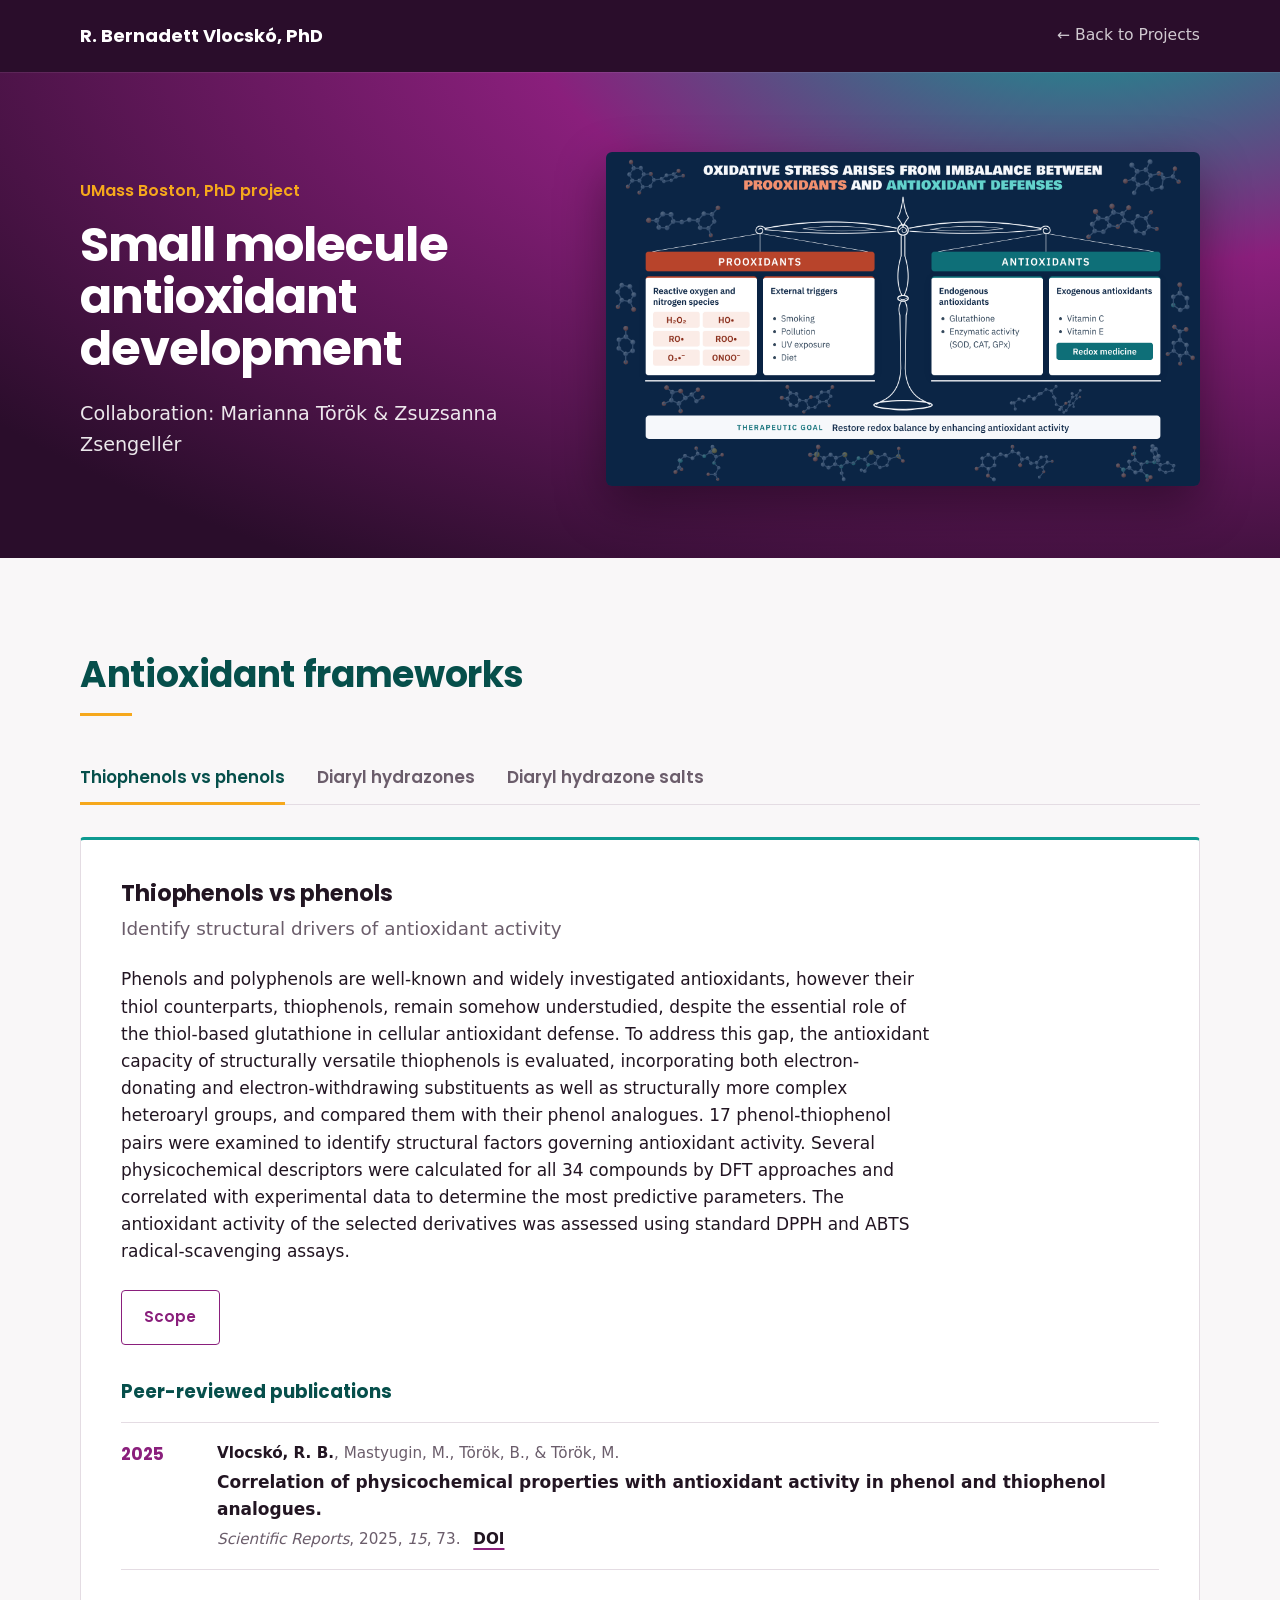
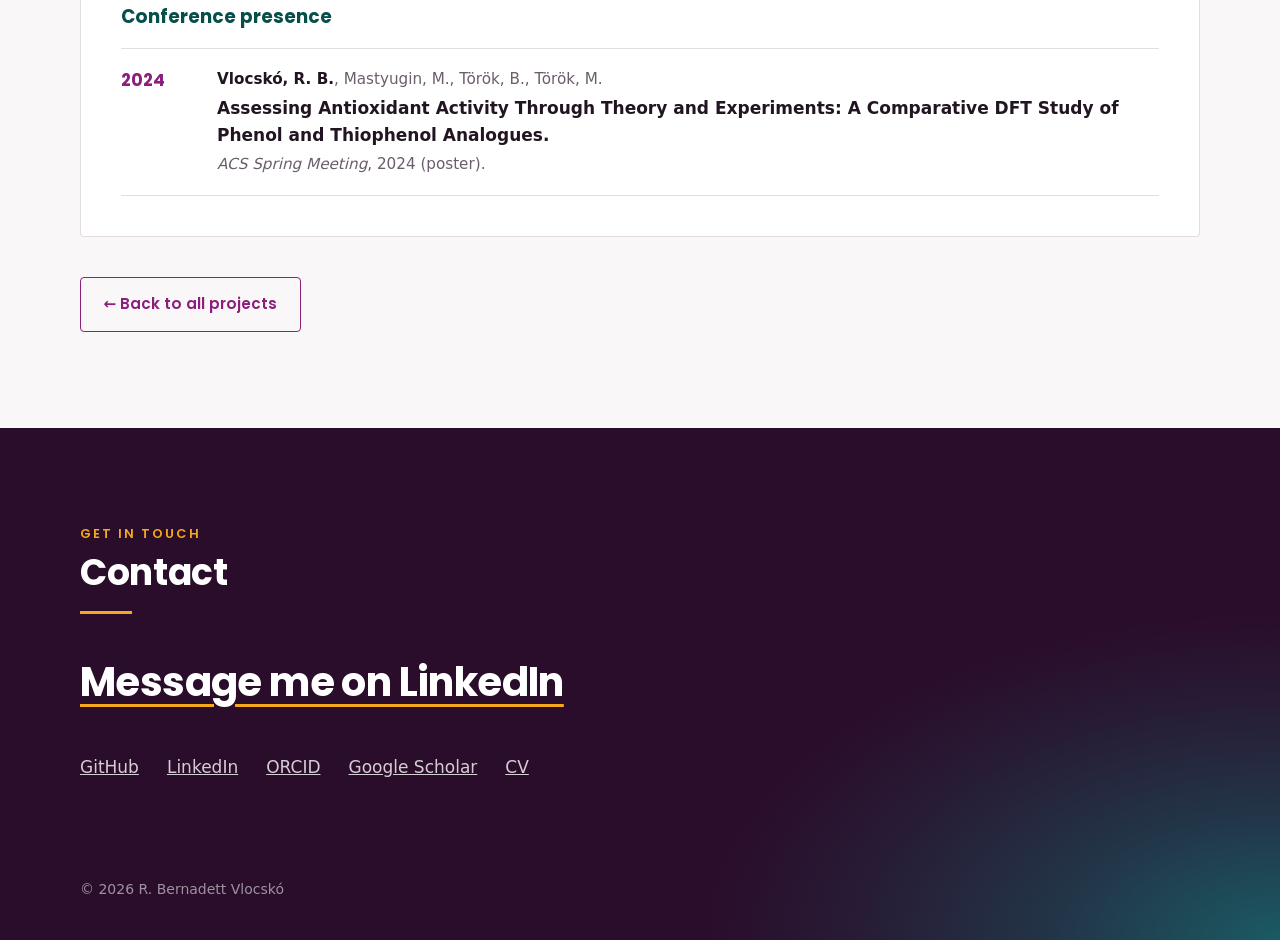
==== antioxidant.html @ b3de0bd8 "Refactor header layout and adjust styles Updated styles for responsive design and modified header la" ====
<!DOCTYPE html>
<html lang="en">
<head>
<meta charset="utf-8">
<meta name="viewport" content="width=device-width, initial-scale=1">
<title>Small molecule antioxidant development — R. Bernadett Vlocskó, PhD</title>
<meta name="description" content="PhD project at UMass Boston on developing small molecule antioxidants, in collaboration with Marianna Török and Zsuzsanna Zsengellér.">
<link rel="preconnect" href="https://fonts.googleapis.com">
<link rel="preconnect" href="https://fonts.gstatic.com" crossorigin>
<link href="https://fonts.googleapis.com/css2?family=Poppins:wght@500;600;700&display=swap" rel="stylesheet">
<style>
  :root {
    /* Same palette and type as index.html */
    --plum: #2a0d2b;
    --plum-soft: #4b1549;
    --magenta: #8a1f7c;
    --amber: #f6a81c;
    --teal: #0e9a91;
    --teal-deep: #0a6d67;
    --teal-ink: #064f4b;
    --teal-tint: #cfe6e3;
    --paper: #f9f7f8;
    --ink: #221522;
    --muted: #6b5d6b;
    --line: #e4dce3;
    --display: "Poppins", system-ui, -apple-system, "Segoe UI", Arial, sans-serif;
    --body: system-ui, -apple-system, "Segoe UI", Roboto, "Helvetica Neue", Arial, sans-serif;
    --wrap: 1120px;
    --nav-h: 72px;
  }

  *, *::before, *::after { box-sizing: border-box; }
  html { scroll-behavior: smooth; scroll-padding-top: var(--nav-h); }
  body {
    margin: 0;
    font-family: var(--body);
    font-size: 1.0625rem;
    line-height: 1.6;
    color: var(--ink);
    background: var(--paper);
    -webkit-font-smoothing: antialiased;
  }
  img { max-width: 100%; display: block; }
  a { color: inherit; }
  :focus-visible { outline: 3px solid var(--amber); outline-offset: 3px; border-radius: 2px; }
  .wrap { width: min(100% - 3rem, var(--wrap)); margin-inline: auto; }

  /* ---------- Top bar (always solid on this page) ---------- */
  .topbar {
    position: fixed; inset: 0 0 auto 0; z-index: 20;
    height: var(--nav-h);
    color: #fff;
    background: var(--plum); box-shadow: 0 1px 0 rgba(255,255,255,.08);
  }
  .topbar .wrap { height: 100%; display: flex; align-items: center; justify-content: space-between; }
  .brand {
    font-family: var(--display); font-weight: 700; font-size: 1.125rem;
    letter-spacing: 0; text-decoration: none;
  }
  .nav { display: flex; gap: 1.75rem; }
  .nav a {
    text-decoration: none; font-size: .975rem; font-weight: 500;
    color: rgba(255,255,255,.78); padding: .4rem 0;
    border-bottom: 2px solid transparent;
    transition: color .15s, border-color .15s;
  }
  .nav a:hover { color: #fff; }
  .nav a[aria-current="true"] { color: #fff; border-bottom-color: var(--amber); }
  .menu-btn {
    display: none; background: none; border: 0; color: #fff;
    font: 600 1rem var(--body); padding: .5rem 0; cursor: pointer;
  }

  /* ---------- Project header ---------- */
  .project-hero {
    color: #fff;
    padding: calc(var(--nav-h) + clamp(2.5rem, 7vw, 5rem)) 0 clamp(2.5rem, 6vw, 4.5rem);
    background: radial-gradient(110% 120% at 85% 0%, var(--teal) 0%, var(--magenta) 40%, var(--plum) 100%);
  }
  .back-link {
    display: inline-block; margin-bottom: 2rem;
    font-weight: 500; font-size: .95rem; text-decoration: none;
    color: rgba(255,255,255,.8);
  }
  .back-link:hover { color: #fff; }
  .project-kicker { margin: 0 0 1rem; font-family: var(--display); font-weight: 600; color: var(--amber); font-size: 1rem; }
  .project-hero h1 {
    font-family: var(--display); font-weight: 700;
    font-size: clamp(2rem, 4vw, 3rem);
    line-height: 1.08; letter-spacing: -.02em;
    margin: 0; max-width: 16em; text-wrap: balance;
  }
  .project-meta { margin: 1.5rem 0 0; font-size: clamp(1.0625rem, 1.5vw, 1.2rem); color: rgba(255,255,255,.9); }

  /* ---------- Shared section styles ---------- */
  .section { padding: clamp(3.5rem, 8vw, 6rem) 0; }
  .section + .section { border-top: 1px solid var(--line); }
  .eyebrow {
    margin: 0 0 .5rem; font-family: var(--display); font-size: .8rem; font-weight: 600;
    letter-spacing: .16em; text-transform: uppercase;
    color: var(--magenta);
  }
  .section h2 {
    font-family: var(--display); font-weight: 700;
    font-size: clamp(1.6rem, 3vw, 2.25rem);
    line-height: 1.15; letter-spacing: -.01em;
    margin: 0 0 2.25rem;
    color: var(--teal-ink);
  }
  .section h2::after {
    content: ""; display: block;
    width: 3.25rem; height: 3px; margin-top: 1.1rem;
    background: var(--amber);
  }

  /* Header layout: title on the left, redox balance figure on the right */
  .hero-grid { display: grid; grid-template-columns: 1fr 1.25fr; gap: clamp(2rem, 4vw, 3.5rem); align-items: center; }
  .hero-figure {
    width: 100%; height: auto;
    border-radius: 6px; box-shadow: 0 18px 50px rgba(0,0,0,.4);
  }
  @media (max-width: 900px) {
    .hero-grid { grid-template-columns: 1fr; }
  }

  /* Framework tabs */
  .tabs { display: flex; flex-wrap: wrap; gap: .25rem 2rem; border-bottom: 1px solid var(--line); margin-bottom: 2rem; }
  .tab {
    appearance: none; background: none; border: 0; cursor: pointer;
    font-family: var(--display); font-weight: 600; font-size: 1.05rem;
    color: var(--muted); padding: .75rem 0; margin-bottom: -1px;
    border-bottom: 3px solid transparent;
    transition: color .15s, border-color .15s;
  }
  .tab:hover { color: var(--ink); }
  .tab[aria-selected="true"] { color: var(--teal-ink); border-bottom-color: var(--amber); }
  .tab-panel { background: #fff; border: 1px solid var(--line); border-top: 3px solid var(--teal); border-radius: 4px; padding: clamp(1.5rem, 4vw, 2.5rem); }
  .tab-panel + .tab-panel { margin-top: 1.5rem; }
  .js-tabs .tab-panel + .tab-panel { margin-top: 0; }
  .tab-panel[hidden] { display: none; }
  .tab-panel h3 { font-family: var(--display); font-weight: 700; font-size: 1.4rem; line-height: 1.2; letter-spacing: -.005em; margin: 0 0 .5rem; color: var(--ink); }
  .tab-sub { margin: 0; font-size: 1.15rem; line-height: 1.5; color: var(--muted); max-width: 62ch; }
  .tab-body { margin-top: 1.5rem; max-width: 75ch; }
  .tab-body p { margin: 0 0 1rem; }
  .tab-panel .pub-group { margin-top: 2rem; }
  .tab-panel .pub-list { margin-bottom: 0; }
  .back-btn { margin-top: 2.5rem; }
  .scope-btn { margin-top: .5rem; }

  /* Publications (same pattern as index.html) */
  .pub-group { font-family: var(--display); font-weight: 700; font-size: 1.15rem; letter-spacing: 0; margin: 0 0 1rem; color: var(--teal-ink); }
  .pub-authors, .pub-title, .pub-venue { display: block; }
  .pub-authors { color: var(--muted); font-size: .95rem; }
  .pub-authors .me { color: var(--ink); font-weight: 700; }
  .pub-title { margin: .2rem 0; font-weight: 600; }
  .pub-venue { font-size: .95rem; color: var(--muted); }
  .pub-venue .text-link { margin-left: .5rem; color: var(--ink); }
  .pub-list { list-style: none; margin: 0 0 3rem; padding: 0; border-top: 1px solid var(--line); }
  .pub-list li { display: grid; grid-template-columns: 5rem 1fr; gap: 1rem; padding: 1.15rem 0; border-bottom: 1px solid var(--line); }
  .pub-year { font-family: var(--display); font-weight: 700; color: var(--magenta); }
  .text-link { font-weight: 600; text-decoration-color: var(--magenta); text-decoration-thickness: 2px; text-underline-offset: 4px; }
  .text-link:hover { color: var(--magenta); }
  .btn {
    display: inline-block; text-decoration: none;
    font-family: var(--display); font-weight: 600; font-size: .95rem;
    padding: .9rem 1.4rem; border-radius: 4px;
    border: 1.5px solid transparent;
    transition: background-color .15s, border-color .15s, color .15s;
  }
  .btn-outline { border-color: var(--magenta); color: var(--magenta); }
  .btn-outline:hover { background: var(--magenta); color: #fff; }

  /* Contact / footer */
  .contact { background: var(--plum); color: #fff; border-top: 0 !important; position: relative; overflow: hidden; padding-bottom: 2.5rem; }
  .contact::after {
    content: ""; position: absolute; inset: 0; pointer-events: none;
    background: radial-gradient(
      ellipse 60% 85% at 100% 100%,
      rgba(14,154,145,.55) 0%,
      rgba(14,154,145,.28) 30%,
      rgba(14,154,145,.10) 55%,
      rgba(14,154,145,0) 75%
    );
  }
  .contact .wrap { position: relative; z-index: 1; }
  .contact h2 { color: #fff; }
  .contact .eyebrow { color: var(--amber); }
  .contact-mail {
    display: inline-block; font-family: var(--display); font-weight: 700;
    font-size: clamp(1.3rem, 3.8vw, 2.5rem); letter-spacing: -.015em;
    text-decoration-color: var(--amber); text-decoration-thickness: 3px; text-underline-offset: 8px;
    overflow-wrap: anywhere;
  }
  .contact-links { display: flex; flex-wrap: wrap; gap: 1.75rem; margin-top: 2.5rem; }
  .contact-links a { color: rgba(255,255,255,.8); font-weight: 500; }
  .contact-links a:hover { color: #7fd8d0; }
  .copyright { margin: clamp(3rem, 8vw, 6rem) 0 0; color: rgba(255,255,255,.55); font-size: .875rem; }

  /* ---------- Small screens ---------- */
  @media (max-width: 640px) {
    .brand { font-size: 1rem; }
    .nav a { font-size: .9rem; white-space: nowrap; }
    .nav-long { display: none; }
    .pub-list li { grid-template-columns: 1fr; gap: .15rem; }
  }
  @media (prefers-reduced-motion: reduce) {
    html { scroll-behavior: auto; }
    * { transition: none !important; }
  }
</style>
</head>
<body id="top">

<!-- ============ TOP BAR: name left, one link back to Projects ============ -->
<header class="topbar" id="topbar">
  <div class="wrap">
    <a class="brand" href="index.html">R. Bernadett Vlocskó, PhD</a>
    <nav class="nav" aria-label="Site">
      <a href="index.html#projects">← <span class="nav-long">Back to </span>Projects</a>
    </nav>
  </div>
</header>

<main>

  <!-- ============ PROJECT HEADER ============ -->
  <section class="project-hero">
    <div class="wrap hero-grid">
      <div class="hero-text">
        <p class="project-kicker">UMass Boston, PhD project</p>
        <h1>Small molecule antioxidant development</h1>
        <p class="project-meta">Collaboration: Marianna Török &amp; Zsuzsanna Zsengellér</p>
      </div>
      <img class="hero-figure" src="images/redox_balance.png" width="1600" height="900" alt="A balance scale weighing prooxidants against antioxidants. Prooxidants: reactive oxygen and nitrogen species (H2O2, HO•, RO•, ROO•, O2•−, ONOO−) and external triggers (smoking, pollution, UV exposure, diet). Antioxidants: endogenous (glutathione; enzymatic activity of SOD, CAT, GPx) and exogenous (vitamin C, vitamin E, redox medicine). Therapeutic goal: restore redox balance by enhancing antioxidant activity.">
    </div>
  </section>

  <!-- ============ FRAMEWORKS (tabs) ============ -->
  <section class="section" id="frameworks">
    <div class="wrap">
      <h2>Antioxidant frameworks</h2>

      <div class="tabs" role="tablist" aria-label="Antioxidant frameworks">
        <button class="tab" role="tab" id="tab-phenols" aria-controls="panel-phenols" aria-selected="true">Thiophenols vs phenols</button>
        <button class="tab" role="tab" id="tab-hydrazones" aria-controls="panel-hydrazones" aria-selected="false" tabindex="-1">Diaryl hydrazones</button>
        <button class="tab" role="tab" id="tab-charged" aria-controls="panel-charged" aria-selected="false" tabindex="-1">Diaryl hydrazone salts</button>
      </div>

      <div class="tab-panel" role="tabpanel" id="panel-phenols" aria-labelledby="tab-phenols" tabindex="0">
        <h3>Thiophenols vs phenols</h3>
        <p class="tab-sub">Identify structural drivers of antioxidant activity</p>
        <div class="tab-body">
          <p>Phenols and polyphenols are well-known and widely investigated antioxidants, however their thiol counterparts, thiophenols, remain somehow understudied, despite the essential role of the thiol-based glutathione in cellular antioxidant defense. To address this gap, the antioxidant capacity of structurally versatile thiophenols is evaluated, incorporating both electron-donating and electron-withdrawing substituents as well as structurally more complex heteroaryl groups, and compared them with their phenol analogues. 17 phenol-thiophenol pairs were examined to identify structural factors governing antioxidant activity. Several physicochemical descriptors were calculated for all 34 compounds by DFT approaches and correlated with experimental data to determine the most predictive parameters. The antioxidant activity of the selected derivatives was assessed using standard DPPH and ABTS radical-scavenging assays.</p>
        </div>
        <a class="btn btn-outline scope-btn" href="images/phenol_thiophenol_scope.png" target="_blank" rel="noopener">Scope</a>
        <h4 class="pub-group">Peer-reviewed publications</h4>
        <ul class="pub-list">
        <li>
          <span class="pub-year">2025</span>
          <span class="pub-body">
            <span class="pub-authors"><span class="me">Vlocskó, R. B.</span>, Mastyugin, M., Török, B., &amp; Török, M.</span>
            <span class="pub-title">Correlation of physicochemical properties with antioxidant activity in phenol and thiophenol analogues.</span>
            <span class="pub-venue"><em>Scientific Reports</em>, 2025, <em>15</em>, 73. <a class="text-link" href="https://doi.org/10.1038/s41598-024-83982-4" target="_blank" rel="noopener">DOI</a></span>
          </span>
        </li>
        </ul>
        <h4 class="pub-group">Conference presence</h4>
        <ul class="pub-list">
        <li>
          <span class="pub-year">2024</span>
          <span class="pub-body">
            <span class="pub-authors"><span class="me">Vlocskó, R. B.</span>, Mastyugin, M., Török, B., Török, M.</span>
            <span class="pub-title">Assessing Antioxidant Activity Through Theory and Experiments: A Comparative DFT Study of Phenol and Thiophenol Analogues.</span>
            <span class="pub-venue"><em>ACS Spring Meeting</em>, 2024 (poster).</span>
          </span>
        </li>
        </ul>
      </div>

      <div class="tab-panel" role="tabpanel" id="panel-hydrazones" aria-labelledby="tab-hydrazones" tabindex="0">
        <h3>Diaryl hydrazones</h3>
        <p class="tab-sub">Alleviation of Mitochondrial Oxidative Stress in Preeclampsia</p>
        <!-- Add your text for this framework here, e.g.:
        <div class="tab-body"><p>...</p></div> -->
        <h4 class="pub-group">Peer-reviewed publications</h4>
        <ul class="pub-list">
        <li>
          <span class="pub-year">2025</span>
          <span class="pub-body">
            <span class="pub-authors"><span class="me">Vlocskó, R. B.</span>, Mastyugin, M., Zsengellér, K. Zs., Török, M., Török, B.</span>
            <span class="pub-title">Development of Diaryl Hydrazones for Alleviation of Mitochondrial Oxidative Stress in Preeclampsia.</span>
            <span class="pub-venue"><em>Journal of Medicinal Chemistry</em>, 2025, <em>68</em>, 10075–10091. <a class="text-link" href="https://doi.org/10.1021/acs.jmedchem.5c00010" target="_blank" rel="noopener">DOI</a></span>
          </span>
        </li>
        <li>
          <span class="pub-year">2026</span>
          <span class="pub-body">
            <span class="pub-authors">Zsengellér, K. Zs., Mastyugin, M., Fusco, R. A., <span class="me">Vlocskó, R. B.</span>, Ferguson, C., Pintye, D., Nasim, H., Salahuddin, S., Young, C. B., Török, B., Török, M.</span>
            <span class="pub-title">Impact of Structural Features on the Antioxidant Activity of Organofluorine Diaryl Hydrazones.</span>
            <span class="pub-venue"><em>Molecules</em>, 2026, <em>31</em>, 78. <a class="text-link" href="https://doi.org/10.3390/molecules31010078" target="_blank" rel="noopener">DOI</a></span>
          </span>
        </li>
        <li>
          <span class="pub-year">2025</span>
          <span class="pub-body">
            <span class="pub-authors">Zsengellér, Z. K., Mastyugin, M., Fusco, A. R., <span class="me">Vlocskó, R. B.</span>, Costa, M., Ferguson, C., Pintye, D., Sziva, R. E., Salahuddin, S., Young, C. B., Török, M., &amp; Török, B.</span>
            <span class="pub-title">Mitigating oxidative stress and Anti-angiogenic state in an in vitro model of preeclampsia by Hy-12, an organofluorine hydrazone antioxidant.</span>
            <span class="pub-venue"><em>Current Issues in Molecular Biology</em>, 2025, <em>47</em>, 680. <a class="text-link" href="https://doi.org/10.3390/cimb47090680" target="_blank" rel="noopener">DOI</a></span>
          </span>
        </li>
        </ul>
      </div>

      <div class="tab-panel" role="tabpanel" id="panel-charged" aria-labelledby="tab-charged" tabindex="0">
        <h3>Diaryl hydrazone salts</h3>
        <p class="tab-sub">From neutral to charged: effects of quaternization on radical-scavenging capacity in diarylhydrazones</p>
        <!-- Add your text for this framework here, e.g.:
        <div class="tab-body"><p>...</p></div> -->
        <h4 class="pub-group">Conference presence</h4>
        <ul class="pub-list">
        <li>
          <span class="pub-year">2025</span>
          <span class="pub-body">
            <span class="pub-authors"><span class="me">Vlocskó, R. B.</span>, Mastyugin, M., Gustin, L., Zsengellér, Zs., Török, M., Török, B.</span>
            <span class="pub-title">Exploring Antioxidant Effects of Organofluorine Diphenyl Hydrazone Quaternary Salts in Preeclampsia Therapy: a DFT Approach.</span>
            <span class="pub-venue"><em>ACS Spring Meeting</em>, 2025 (oral).</span>
          </span>
        </li>
        </ul>
      </div>

      <a class="btn btn-outline back-btn" href="index.html#projects">← Back to all projects</a>
    </div>
  </section>

  <!-- ============ CONTACT ============ -->
  <section class="section contact" id="contact">
    <div class="wrap">
      <p class="eyebrow">Get in touch</p>
      <h2>Contact</h2>
      <a class="contact-mail" href="https://www.linkedin.com/in/bernadett-vlocsko/" target="_blank" rel="noopener">Message me on LinkedIn</a>
      <div class="contact-links">
        <a href="https://github.com/bernadett-vlocsko" target="_blank" rel="noopener">GitHub</a>
        <a href="https://www.linkedin.com/in/bernadett-vlocsko/" target="_blank" rel="noopener">LinkedIn</a>
        <a href="https://orcid.org/0009-0004-6373-2257" target="_blank" rel="noopener">ORCID</a>
        <a href="https://scholar.google.com/citations?user=BNU6e-cAAAAJ&amp;hl=en" target="_blank" rel="noopener">Google Scholar</a>
        <a href="Bernadett_Vlocsko_2026.pdf">CV</a>
      </div>
      <p class="copyright">© <span id="year"></span> R. Bernadett Vlocskó</p>
    </div>
  </section>

</main>

<script>
  // Framework tabs: show one panel at a time; arrow keys move between tabs
  const tablist = document.querySelector('.tabs');
  const tabs = [...tablist.querySelectorAll('[role="tab"]')];
  const panels = tabs.map(tab => document.getElementById(tab.getAttribute('aria-controls')));
  tablist.parentElement.classList.add('js-tabs');
  const selectTab = (i, focus) => {
    tabs.forEach((tab, n) => {
      const on = n === i;
      tab.setAttribute('aria-selected', on);
      tab.tabIndex = on ? 0 : -1;
      panels[n].hidden = !on;
    });
    if (focus) tabs[i].focus();
  };
  tabs.forEach((tab, i) => {
    tab.addEventListener('click', () => selectTab(i, false));
    tab.addEventListener('keydown', e => {
      if (e.key === 'ArrowRight') selectTab((i + 1) % tabs.length, true);
      else if (e.key === 'ArrowLeft') selectTab((i - 1 + tabs.length) % tabs.length, true);
      else if (e.key === 'Home') selectTab(0, true);
      else if (e.key === 'End') selectTab(tabs.length - 1, true);
      else return;
      e.preventDefault();
    });
  });
  selectTab(0, false);

  document.getElementById('year').textContent = new Date().getFullYear();
</script>
</body>
</html>
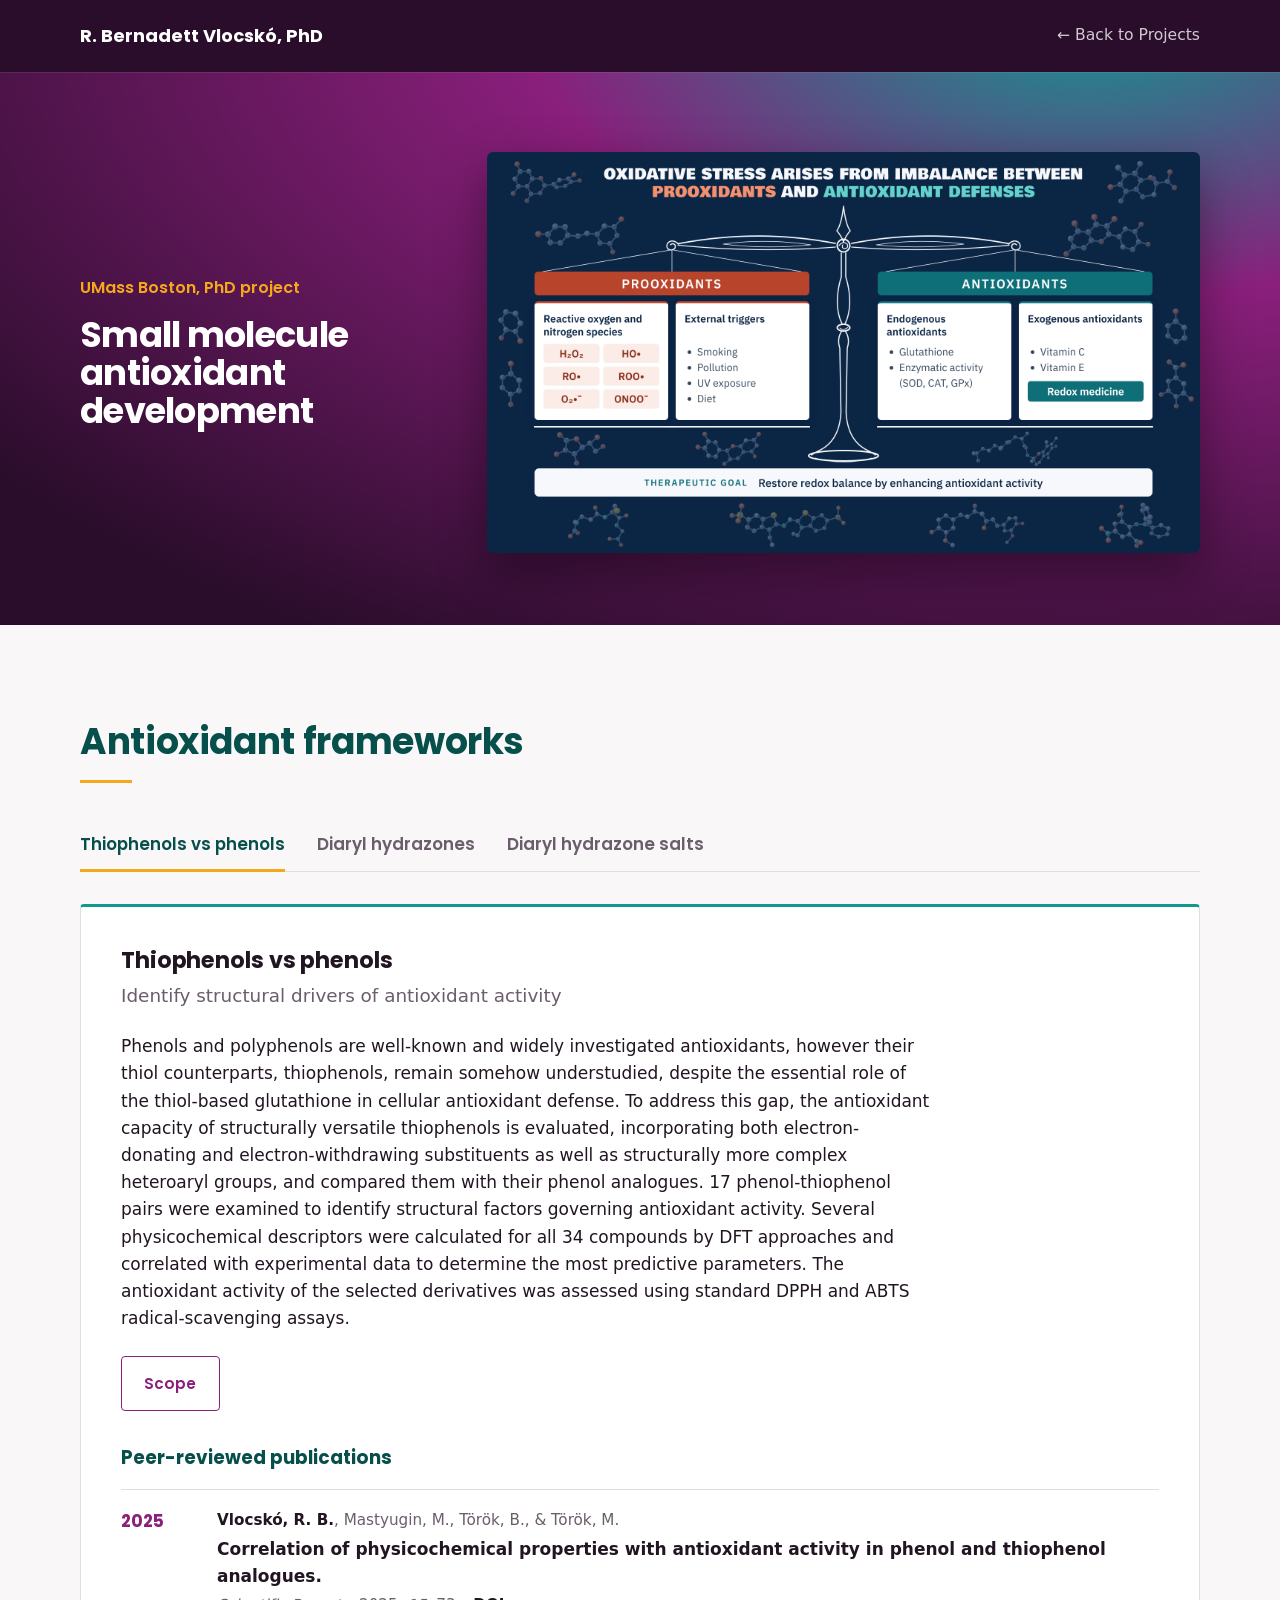
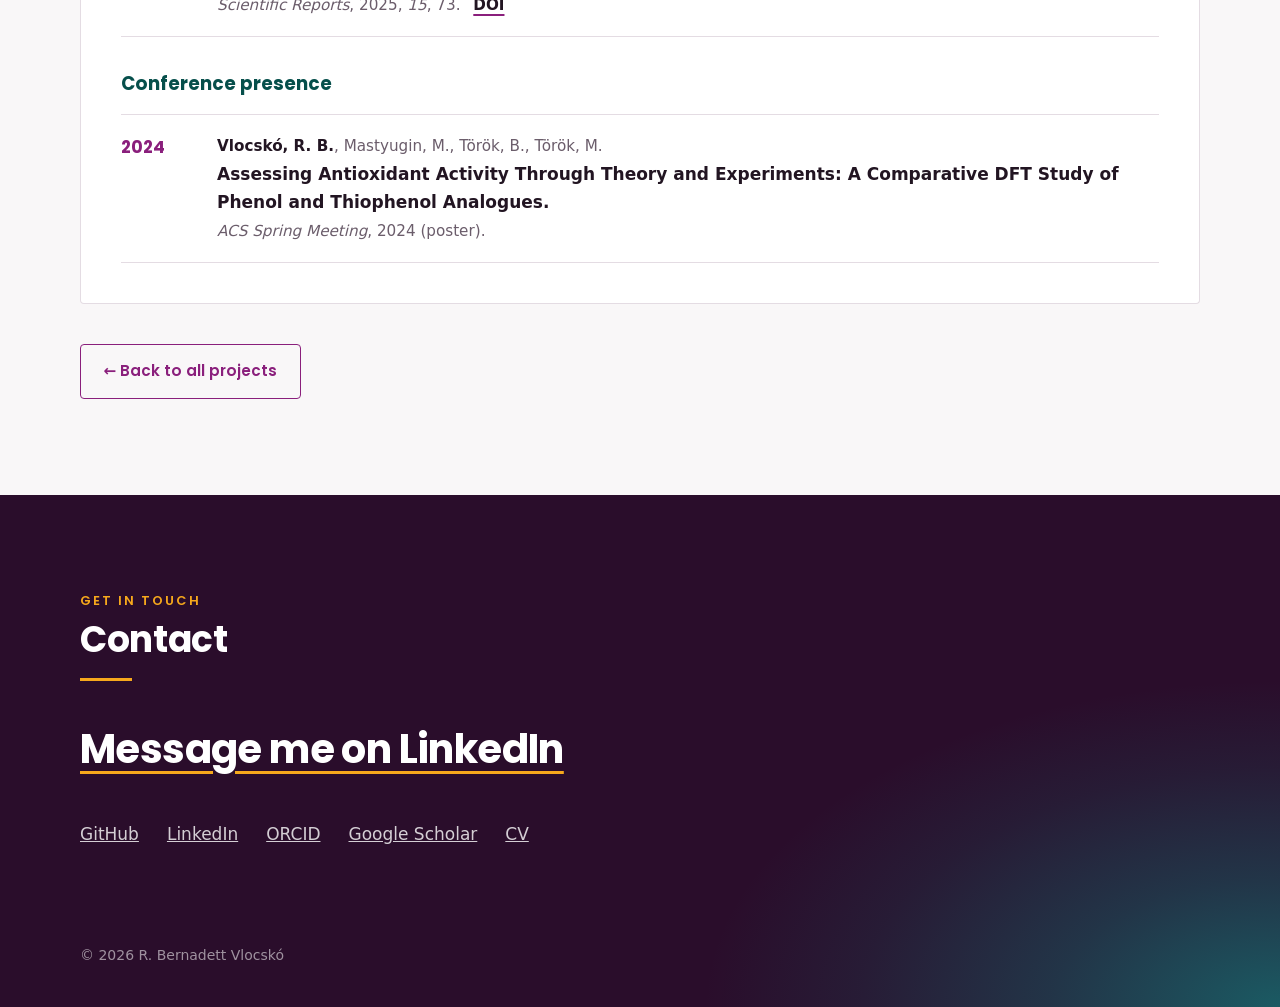
==== commit 39d35ed1: "Update styles for project hero and grid layout Adjusted font sizes and grid layout for better respon" ====
--- a/antioxidant.html
+++ b/antioxidant.html
@@ -86,7 +86,7 @@
   .project-kicker { margin: 0 0 1rem; font-family: var(--display); font-weight: 600; color: var(--amber); font-size: 1rem; }
   .project-hero h1 {
     font-family: var(--display); font-weight: 700;
-    font-size: clamp(2rem, 4vw, 3rem);
+    font-size: clamp(1.6rem, 2.8vw, 2.2rem);
     line-height: 1.08; letter-spacing: -.02em;
     margin: 0; max-width: 16em; text-wrap: balance;
   }
@@ -114,7 +114,7 @@
   }
 
   /* Header layout: title on the left, redox balance figure on the right */
-  .hero-grid { display: grid; grid-template-columns: 1fr 1.25fr; gap: clamp(2rem, 4vw, 3.5rem); align-items: center; }
+  .hero-grid { display: grid; grid-template-columns: 1fr 2fr; gap: clamp(2rem, 4vw, 3.5rem); align-items: center; }
   .hero-figure {
     width: 100%; height: auto;
     border-radius: 6px; box-shadow: 0 18px 50px rgba(0,0,0,.4);
@@ -229,7 +229,6 @@
       <div class="hero-text">
         <p class="project-kicker">UMass Boston, PhD project</p>
         <h1>Small molecule antioxidant development</h1>
-        <p class="project-meta">Collaboration: Marianna Török &amp; Zsuzsanna Zsengellér</p>
       </div>
       <img class="hero-figure" src="images/redox_balance.png" width="1600" height="900" alt="A balance scale weighing prooxidants against antioxidants. Prooxidants: reactive oxygen and nitrogen species (H2O2, HO•, RO•, ROO•, O2•−, ONOO−) and external triggers (smoking, pollution, UV exposure, diet). Antioxidants: endogenous (glutathione; enzymatic activity of SOD, CAT, GPx) and exogenous (vitamin C, vitamin E, redox medicine). Therapeutic goal: restore redox balance by enhancing antioxidant activity.">
     </div>
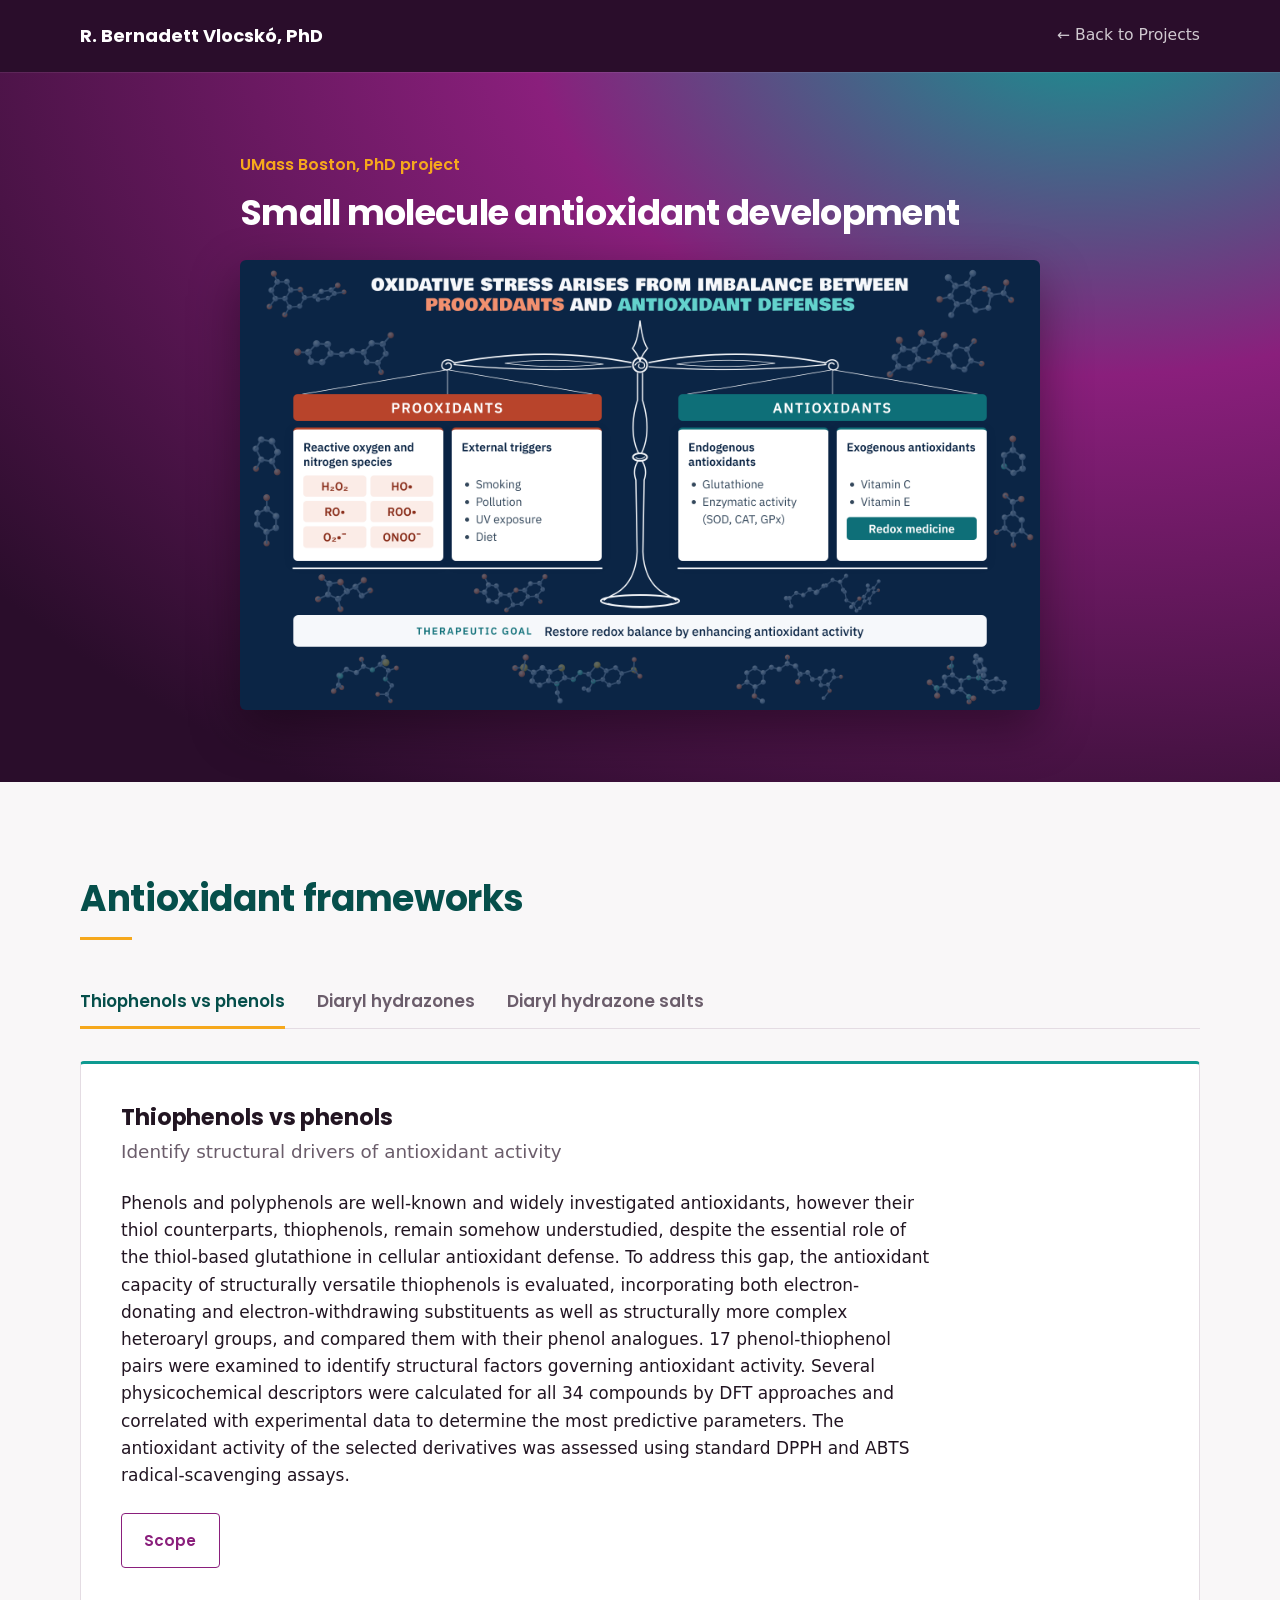
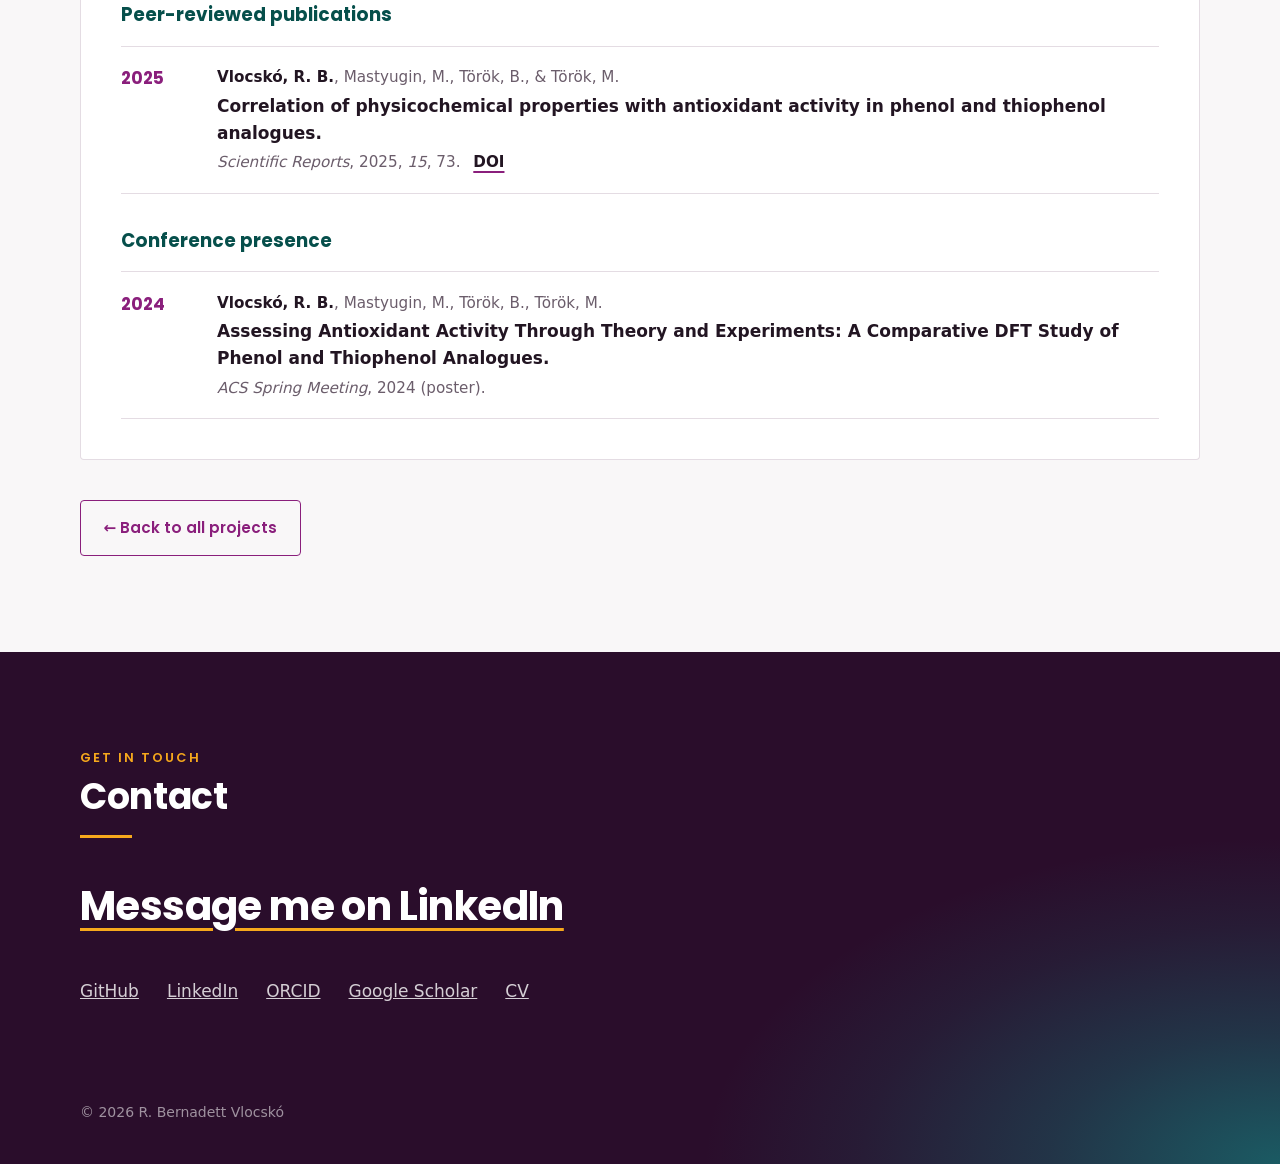
==== commit 8abbda2c: "Refactor project header layout and styles Updated the layout of the project header and adjusted medi" ====
--- a/antioxidant.html
+++ b/antioxidant.html
@@ -113,14 +113,14 @@
     background: var(--amber);
   }
 
-  /* Header layout: title on the left, redox balance figure on the right */
-  .hero-grid { display: grid; grid-template-columns: 1fr 2fr; gap: clamp(2rem, 4vw, 3.5rem); align-items: center; }
+  /* Header layout: title in one line above the redox balance figure */
+  .hero-block { max-width: 50rem; margin-inline: auto; }
   .hero-figure {
-    width: 100%; height: auto;
+    width: 100%; height: auto; margin-top: 1.75rem;
     border-radius: 6px; box-shadow: 0 18px 50px rgba(0,0,0,.4);
   }
-  @media (max-width: 900px) {
-    .hero-grid { grid-template-columns: 1fr; }
+  @media (min-width: 900px) {
+    .project-hero h1 { white-space: nowrap; max-width: none; }
   }
 
   /* Framework tabs */
@@ -225,12 +225,12 @@
 
   <!-- ============ PROJECT HEADER ============ -->
   <section class="project-hero">
-    <div class="wrap hero-grid">
-      <div class="hero-text">
+    <div class="wrap">
+      <div class="hero-block">
         <p class="project-kicker">UMass Boston, PhD project</p>
         <h1>Small molecule antioxidant development</h1>
-      </div>
-      <img class="hero-figure" src="images/redox_balance.png" width="1600" height="900" alt="A balance scale weighing prooxidants against antioxidants. Prooxidants: reactive oxygen and nitrogen species (H2O2, HO•, RO•, ROO•, O2•−, ONOO−) and external triggers (smoking, pollution, UV exposure, diet). Antioxidants: endogenous (glutathione; enzymatic activity of SOD, CAT, GPx) and exogenous (vitamin C, vitamin E, redox medicine). Therapeutic goal: restore redox balance by enhancing antioxidant activity.">
+        <img class="hero-figure" src="images/redox_balance.png" width="1600" height="900" alt="A balance scale weighing prooxidants against antioxidants. Prooxidants: reactive oxygen and nitrogen species (H2O2, HO•, RO•, ROO•, O2•−, ONOO−) and external triggers (smoking, pollution, UV exposure, diet). Antioxidants: endogenous (glutathione; enzymatic activity of SOD, CAT, GPx) and exogenous (vitamin C, vitamin E, redox medicine). Therapeutic goal: restore redox balance by enhancing antioxidant activity.">
+      </div>
     </div>
   </section>
 
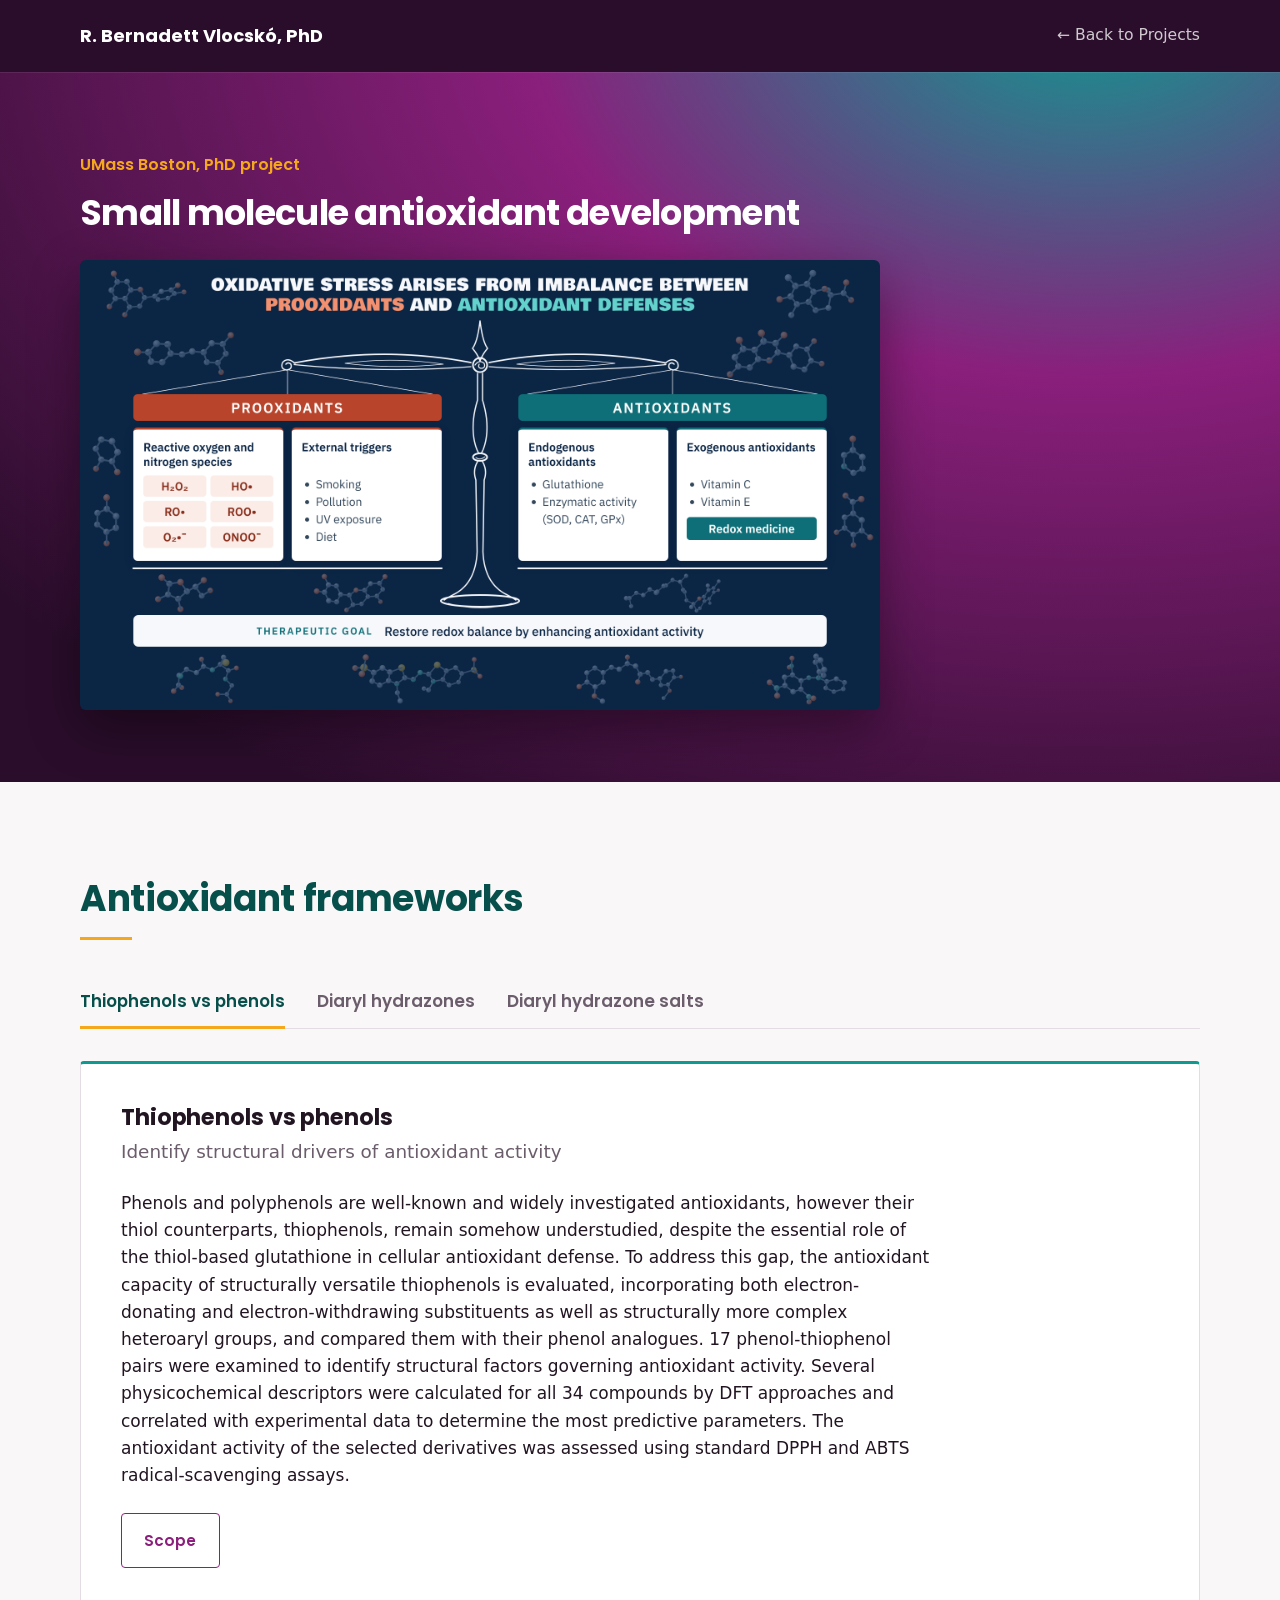
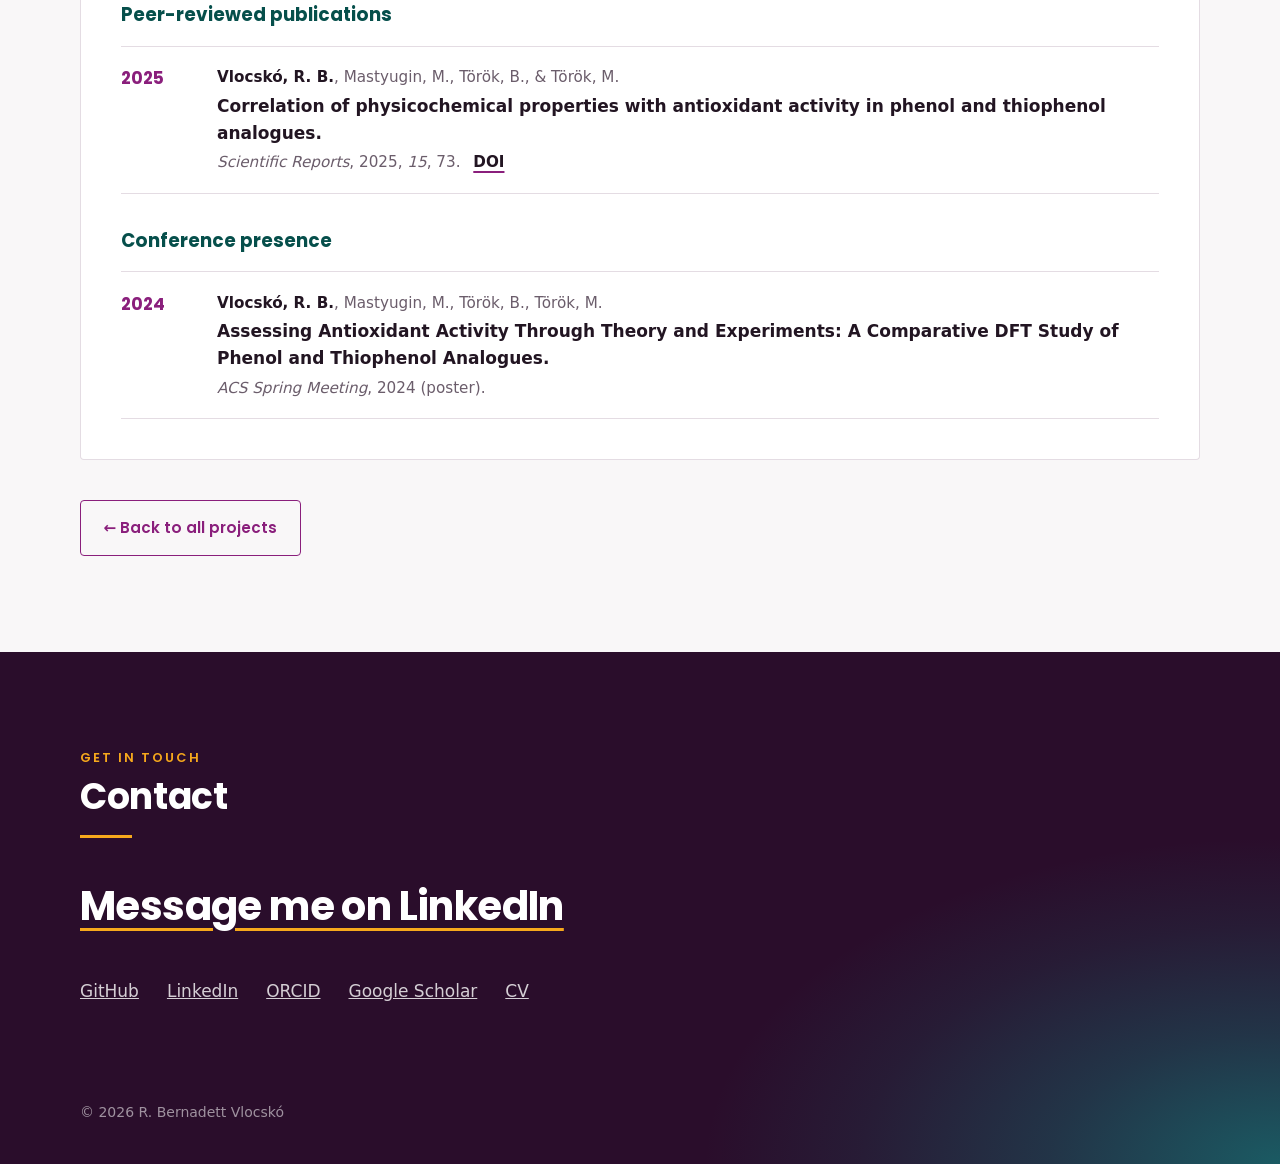
==== commit 67a25241: "Remove inline margin from hero-block class" ====
--- a/antioxidant.html
+++ b/antioxidant.html
@@ -114,7 +114,7 @@
   }
 
   /* Header layout: title in one line above the redox balance figure */
-  .hero-block { max-width: 50rem; margin-inline: auto; }
+  .hero-block { max-width: 50rem; }
   .hero-figure {
     width: 100%; height: auto; margin-top: 1.75rem;
     border-radius: 6px; box-shadow: 0 18px 50px rgba(0,0,0,.4);
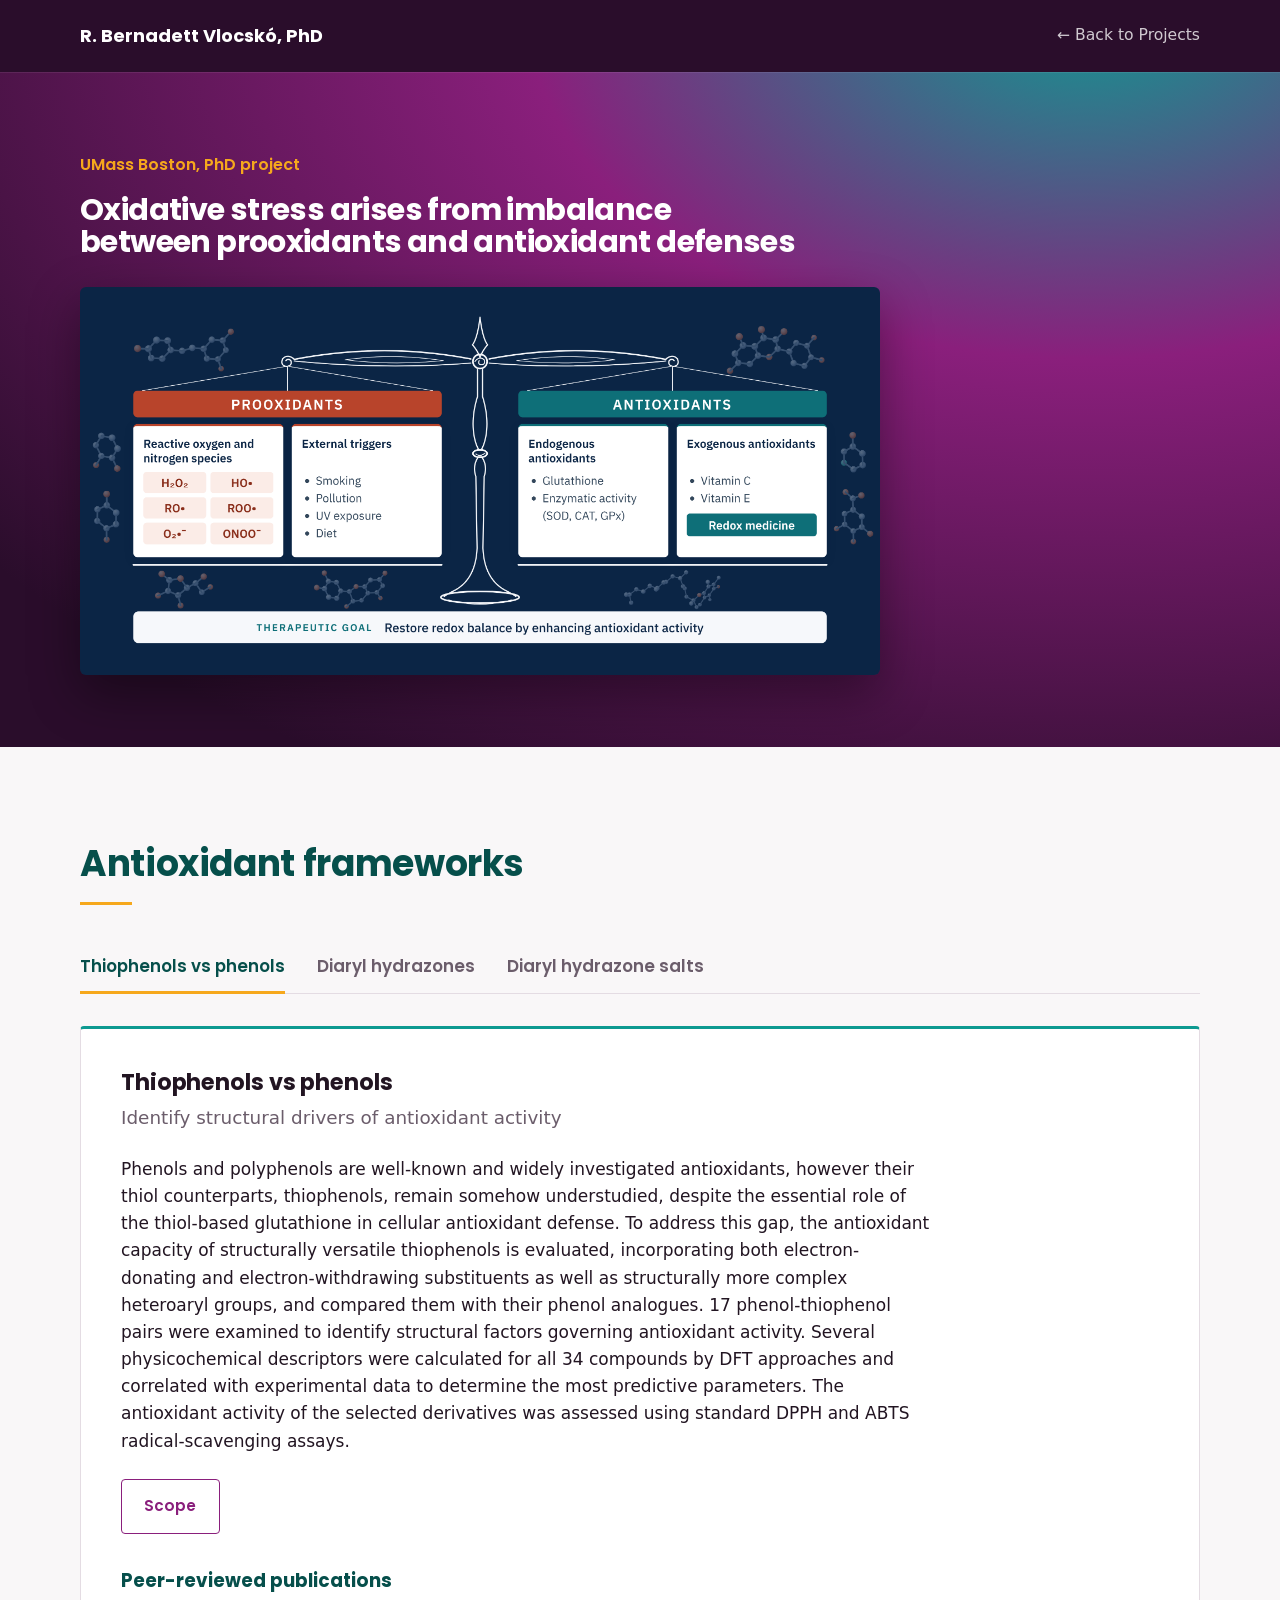
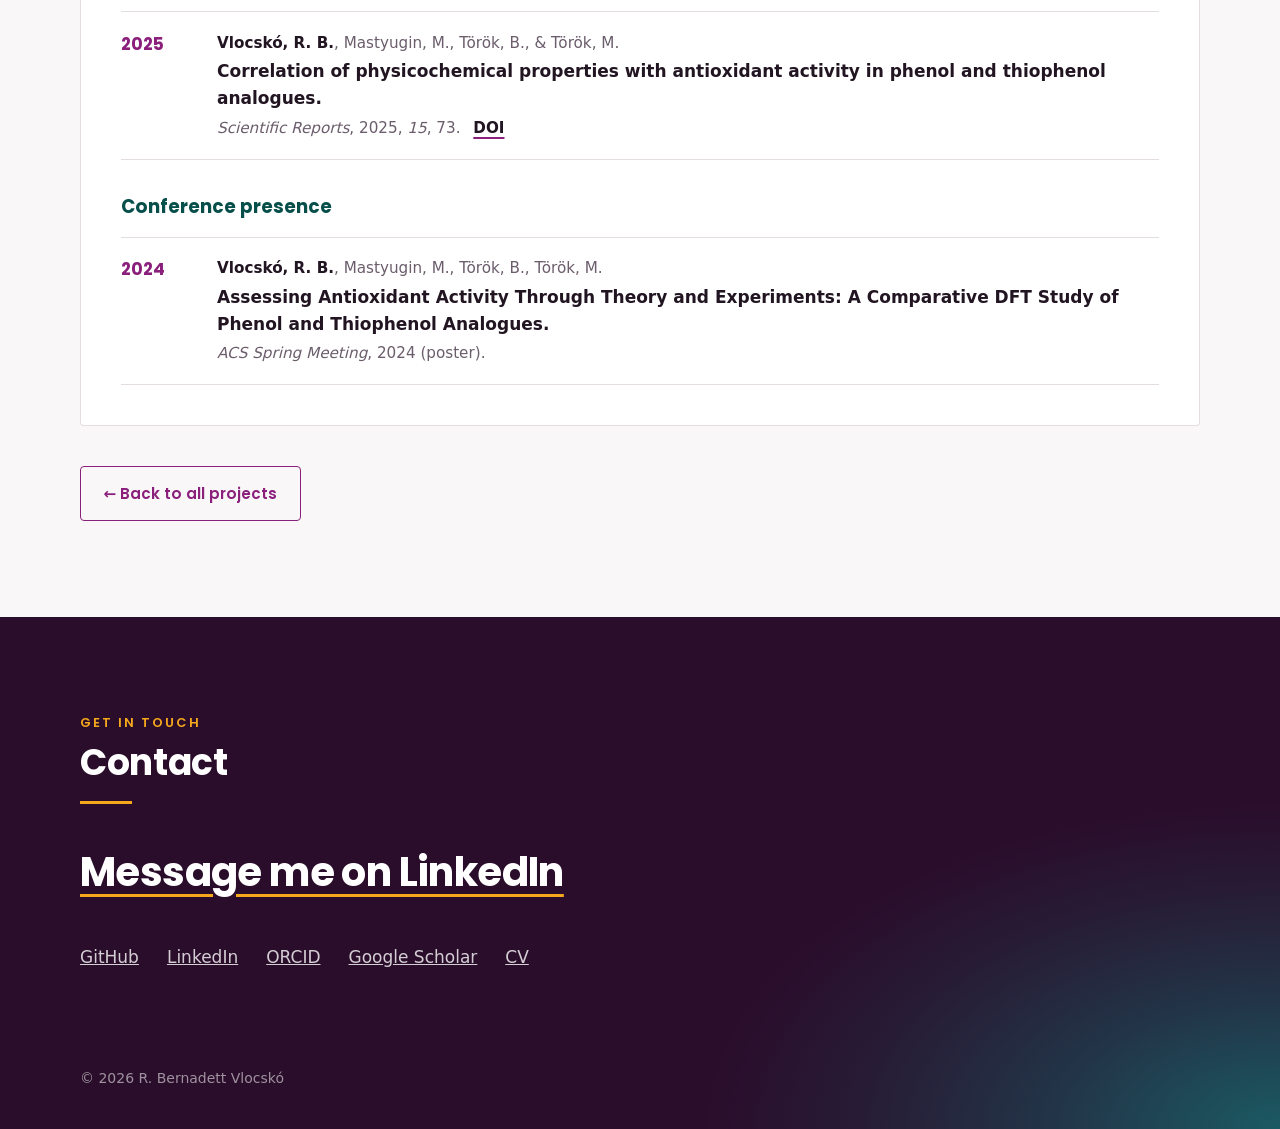
==== commit 197d3002: "Update project hero section content and styles" ====
--- a/antioxidant.html
+++ b/antioxidant.html
@@ -1,4 +1,5 @@
 <!DOCTYPE html>
+<html lang="en"><!DOCTYPE html>
 <html lang="en">
 <head>
 <meta charset="utf-8">
@@ -86,7 +87,7 @@
   .project-kicker { margin: 0 0 1rem; font-family: var(--display); font-weight: 600; color: var(--amber); font-size: 1rem; }
   .project-hero h1 {
     font-family: var(--display); font-weight: 700;
-    font-size: clamp(1.6rem, 2.8vw, 2.2rem);
+    font-size: clamp(1.4rem, 2.5vw, 1.9rem);
     line-height: 1.08; letter-spacing: -.02em;
     margin: 0; max-width: 16em; text-wrap: balance;
   }
@@ -113,15 +114,13 @@
     background: var(--amber);
   }
 
-  /* Header layout: title in one line above the redox balance figure */
+  /* Header layout: title above the redox balance figure */
   .hero-block { max-width: 50rem; }
   .hero-figure {
     width: 100%; height: auto; margin-top: 1.75rem;
     border-radius: 6px; box-shadow: 0 18px 50px rgba(0,0,0,.4);
   }
-  @media (min-width: 900px) {
-    .project-hero h1 { white-space: nowrap; max-width: none; }
-  }
+  .project-hero h1 { max-width: none; }
 
   /* Framework tabs */
   .tabs { display: flex; flex-wrap: wrap; gap: .25rem 2rem; border-bottom: 1px solid var(--line); margin-bottom: 2rem; }
@@ -228,8 +227,8 @@
     <div class="wrap">
       <div class="hero-block">
         <p class="project-kicker">UMass Boston, PhD project</p>
-        <h1>Small molecule antioxidant development</h1>
-        <img class="hero-figure" src="images/redox_balance.png" width="1600" height="900" alt="A balance scale weighing prooxidants against antioxidants. Prooxidants: reactive oxygen and nitrogen species (H2O2, HO•, RO•, ROO•, O2•−, ONOO−) and external triggers (smoking, pollution, UV exposure, diet). Antioxidants: endogenous (glutathione; enzymatic activity of SOD, CAT, GPx) and exogenous (vitamin C, vitamin E, redox medicine). Therapeutic goal: restore redox balance by enhancing antioxidant activity.">
+        <h1>Oxidative stress arises from imbalance between prooxidants and antioxidant defenses</h1>
+        <img class="hero-figure" src="images/redox_balance_figure.png" width="2880" height="1397" alt="A balance scale weighing prooxidants against antioxidants. Prooxidants: reactive oxygen and nitrogen species (H2O2, HO•, RO•, ROO•, O2•−, ONOO−) and external triggers (smoking, pollution, UV exposure, diet). Antioxidants: endogenous (glutathione; enzymatic activity of SOD, CAT, GPx) and exogenous (vitamin C, vitamin E, redox medicine). Therapeutic goal: restore redox balance by enhancing antioxidant activity.">
       </div>
     </div>
   </section>
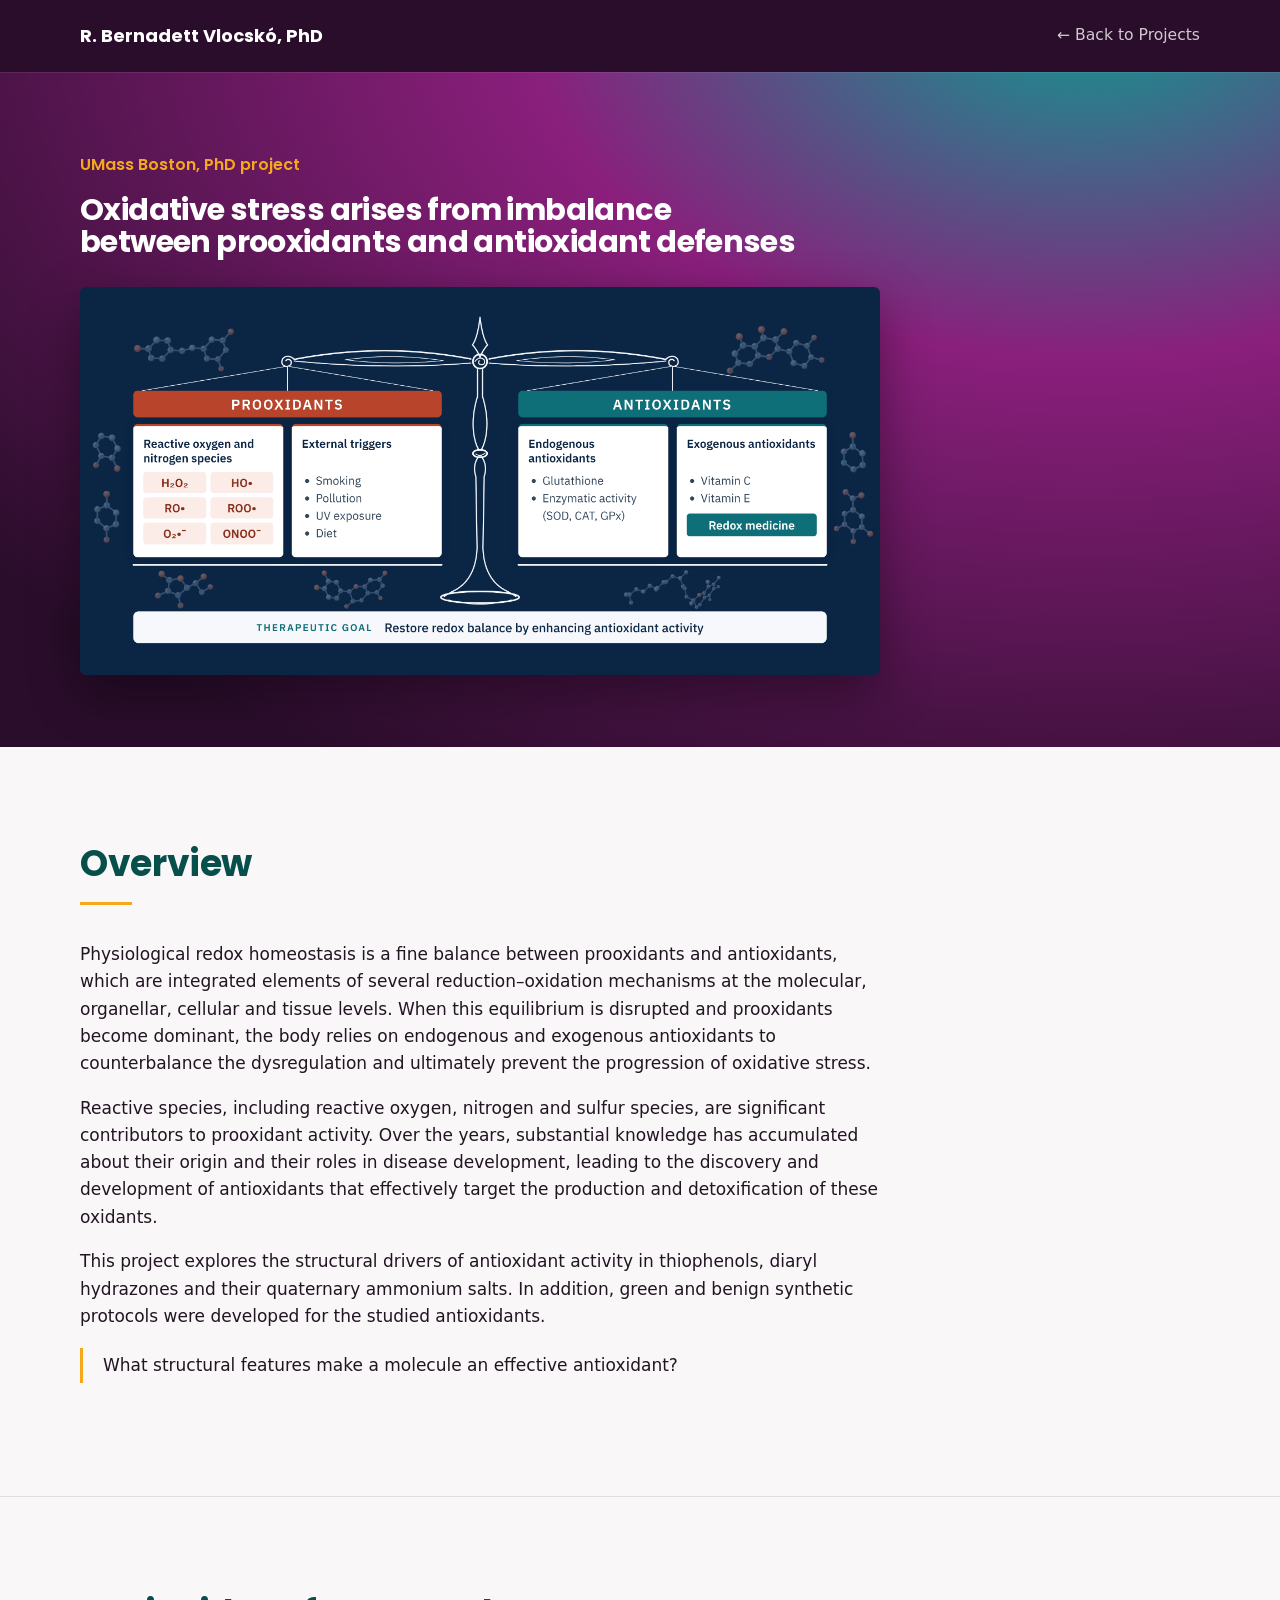
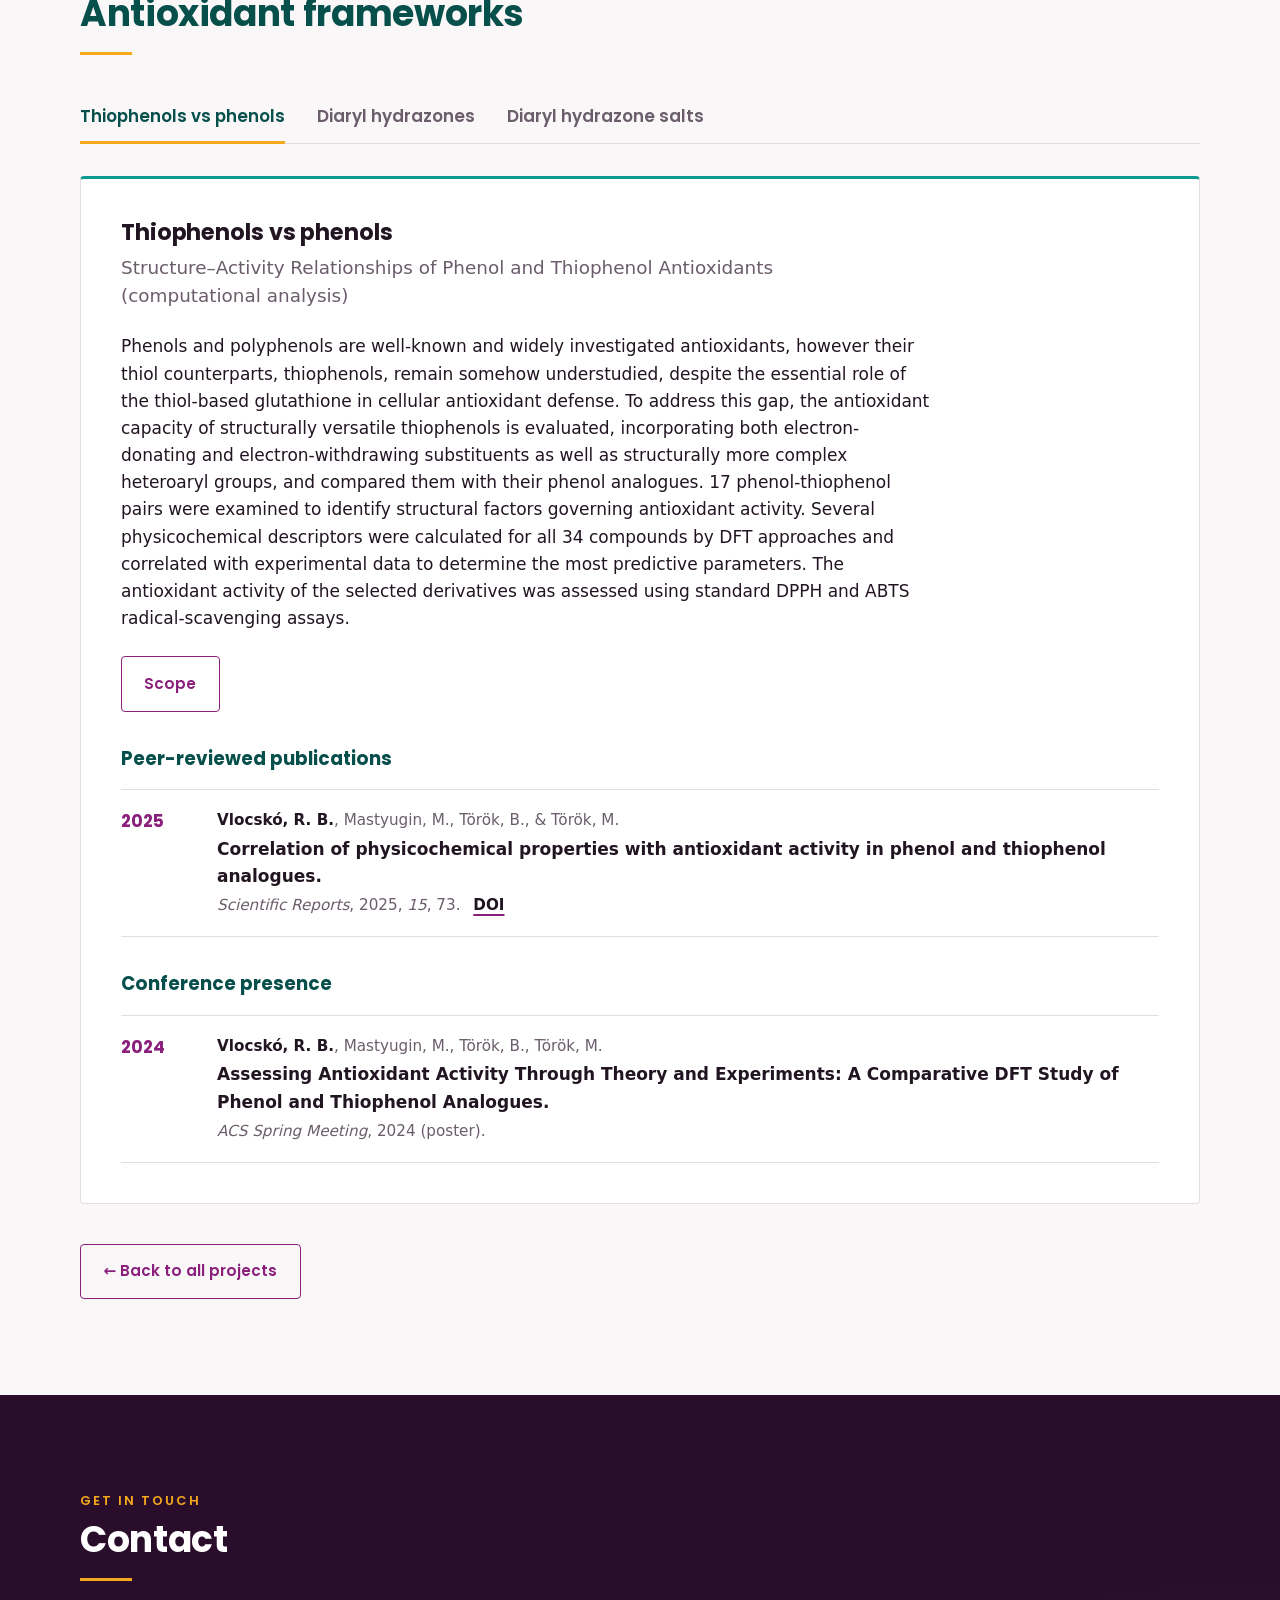
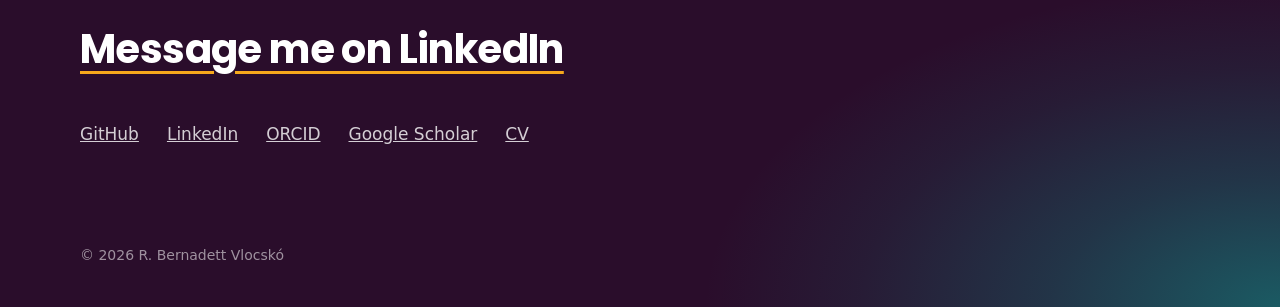
==== commit 82238b6e: "Update antioxidant.html" ====
--- a/antioxidant.html
+++ b/antioxidant.html
@@ -1,5 +1,4 @@
 <!DOCTYPE html>
-<html lang="en"><!DOCTYPE html>
 <html lang="en">
 <head>
 <meta charset="utf-8">
@@ -122,6 +121,14 @@
   }
   .project-hero h1 { max-width: none; }
 
+  /* Overview (same as csp.html) */
+  .summary { max-width: 75ch; }
+  .summary p { margin: 0 0 1.1rem; }
+  .question {
+    margin: 2rem 0 0; padding: .25rem 0 .25rem 1.25rem;
+    border-left: 3px solid var(--amber);
+  }
+
   /* Framework tabs */
   .tabs { display: flex; flex-wrap: wrap; gap: .25rem 2rem; border-bottom: 1px solid var(--line); margin-bottom: 2rem; }
   .tab {
@@ -233,6 +240,19 @@
     </div>
   </section>
 
+  <!-- ============ OVERVIEW ============ -->
+  <section class="section" id="overview">
+    <div class="wrap">
+      <h2>Overview</h2>
+      <div class="summary">
+        <p>Physiological redox homeostasis is a fine balance between prooxidants and antioxidants, which are integrated elements of several reduction&ndash;oxidation mechanisms at the molecular, organellar, cellular and tissue levels. When this equilibrium is disrupted and prooxidants become dominant, the body relies on endogenous and exogenous antioxidants to counterbalance the dysregulation and ultimately prevent the progression of oxidative stress.</p>
+        <p>Reactive species, including reactive oxygen, nitrogen and sulfur species, are significant contributors to prooxidant activity. Over the years, substantial knowledge has accumulated about their origin and their roles in disease development, leading to the discovery and development of antioxidants that effectively target the production and detoxification of these oxidants.</p>
+        <p>This project explores the structural drivers of antioxidant activity in thiophenols, diaryl hydrazones and their quaternary ammonium salts. In addition, green and benign synthetic protocols were developed for the studied antioxidants.</p>
+        <p class="question">What structural features make a molecule an effective antioxidant?</p>
+      </div>
+    </div>
+  </section>
+
   <!-- ============ FRAMEWORKS (tabs) ============ -->
   <section class="section" id="frameworks">
     <div class="wrap">
@@ -246,7 +266,7 @@
 
       <div class="tab-panel" role="tabpanel" id="panel-phenols" aria-labelledby="tab-phenols" tabindex="0">
         <h3>Thiophenols vs phenols</h3>
-        <p class="tab-sub">Identify structural drivers of antioxidant activity</p>
+        <p class="tab-sub">Structure&ndash;Activity Relationships of Phenol and Thiophenol Antioxidants (computational analysis)</p>
         <div class="tab-body">
           <p>Phenols and polyphenols are well-known and widely investigated antioxidants, however their thiol counterparts, thiophenols, remain somehow understudied, despite the essential role of the thiol-based glutathione in cellular antioxidant defense. To address this gap, the antioxidant capacity of structurally versatile thiophenols is evaluated, incorporating both electron-donating and electron-withdrawing substituents as well as structurally more complex heteroaryl groups, and compared them with their phenol analogues. 17 phenol-thiophenol pairs were examined to identify structural factors governing antioxidant activity. Several physicochemical descriptors were calculated for all 34 compounds by DFT approaches and correlated with experimental data to determine the most predictive parameters. The antioxidant activity of the selected derivatives was assessed using standard DPPH and ABTS radical-scavenging assays.</p>
         </div>
@@ -277,9 +297,13 @@
 
       <div class="tab-panel" role="tabpanel" id="panel-hydrazones" aria-labelledby="tab-hydrazones" tabindex="0">
         <h3>Diaryl hydrazones</h3>
-        <p class="tab-sub">Alleviation of Mitochondrial Oxidative Stress in Preeclampsia</p>
-        <!-- Add your text for this framework here, e.g.:
-        <div class="tab-body"><p>...</p></div> -->
+        <p class="tab-sub">Alleviation of Mitochondrial Oxidative Stress in Preeclampsia (computational analysis and synthesis)</p>
+        <div class="tab-body">
+          <p>Preeclampsia (PE) is a major pregnancy disorder driven by oxidative stress and endothelial dysfunction. Together with related hypertensive disorders, it is associated with about 20% of preterm births and 16% of maternal deaths. PE is a systemic disease: beyond hypertension, it can impair the mother&rsquo;s kidney and liver function and lead to fetal growth restriction or stillbirth. There is no cure; the only effective treatment is early delivery, which carries risks for both mother and baby.</p>
+          <p>Because placental oxidative stress may trigger PE, antioxidant therapies have been proposed. Vitamins C and E failed in clinical trials, likely because they could not reach the site of oxidative stress. This calls for new antioxidants with improved pharmacokinetic properties that can target mitochondrial oxidative stress.</p>
+          <p>Our group previously studied diaryl hydrazones as antioxidants for Alzheimer&rsquo;s disease therapy. Building on their promising radical-scavenging activity, we optimized this scaffold by introducing mitochondria-targeting features.</p>
+        </div>
+        <a class="btn btn-outline scope-btn" href="images/hydrazone_scope.png" target="_blank" rel="noopener">Scope</a>
         <h4 class="pub-group">Peer-reviewed publications</h4>
         <ul class="pub-list">
         <li>
@@ -311,7 +335,7 @@
 
       <div class="tab-panel" role="tabpanel" id="panel-charged" aria-labelledby="tab-charged" tabindex="0">
         <h3>Diaryl hydrazone salts</h3>
-        <p class="tab-sub">From neutral to charged: effects of quaternization on radical-scavenging capacity in diarylhydrazones</p>
+        <p class="tab-sub">From Neutral to Charged: Effects of Quaternization on Radical-Scavenging Capacity in Diarylhydrazones (computational analysis and synthesis)</p>
         <!-- Add your text for this framework here, e.g.:
         <div class="tab-body"><p>...</p></div> -->
         <h4 class="pub-group">Conference presence</h4>
